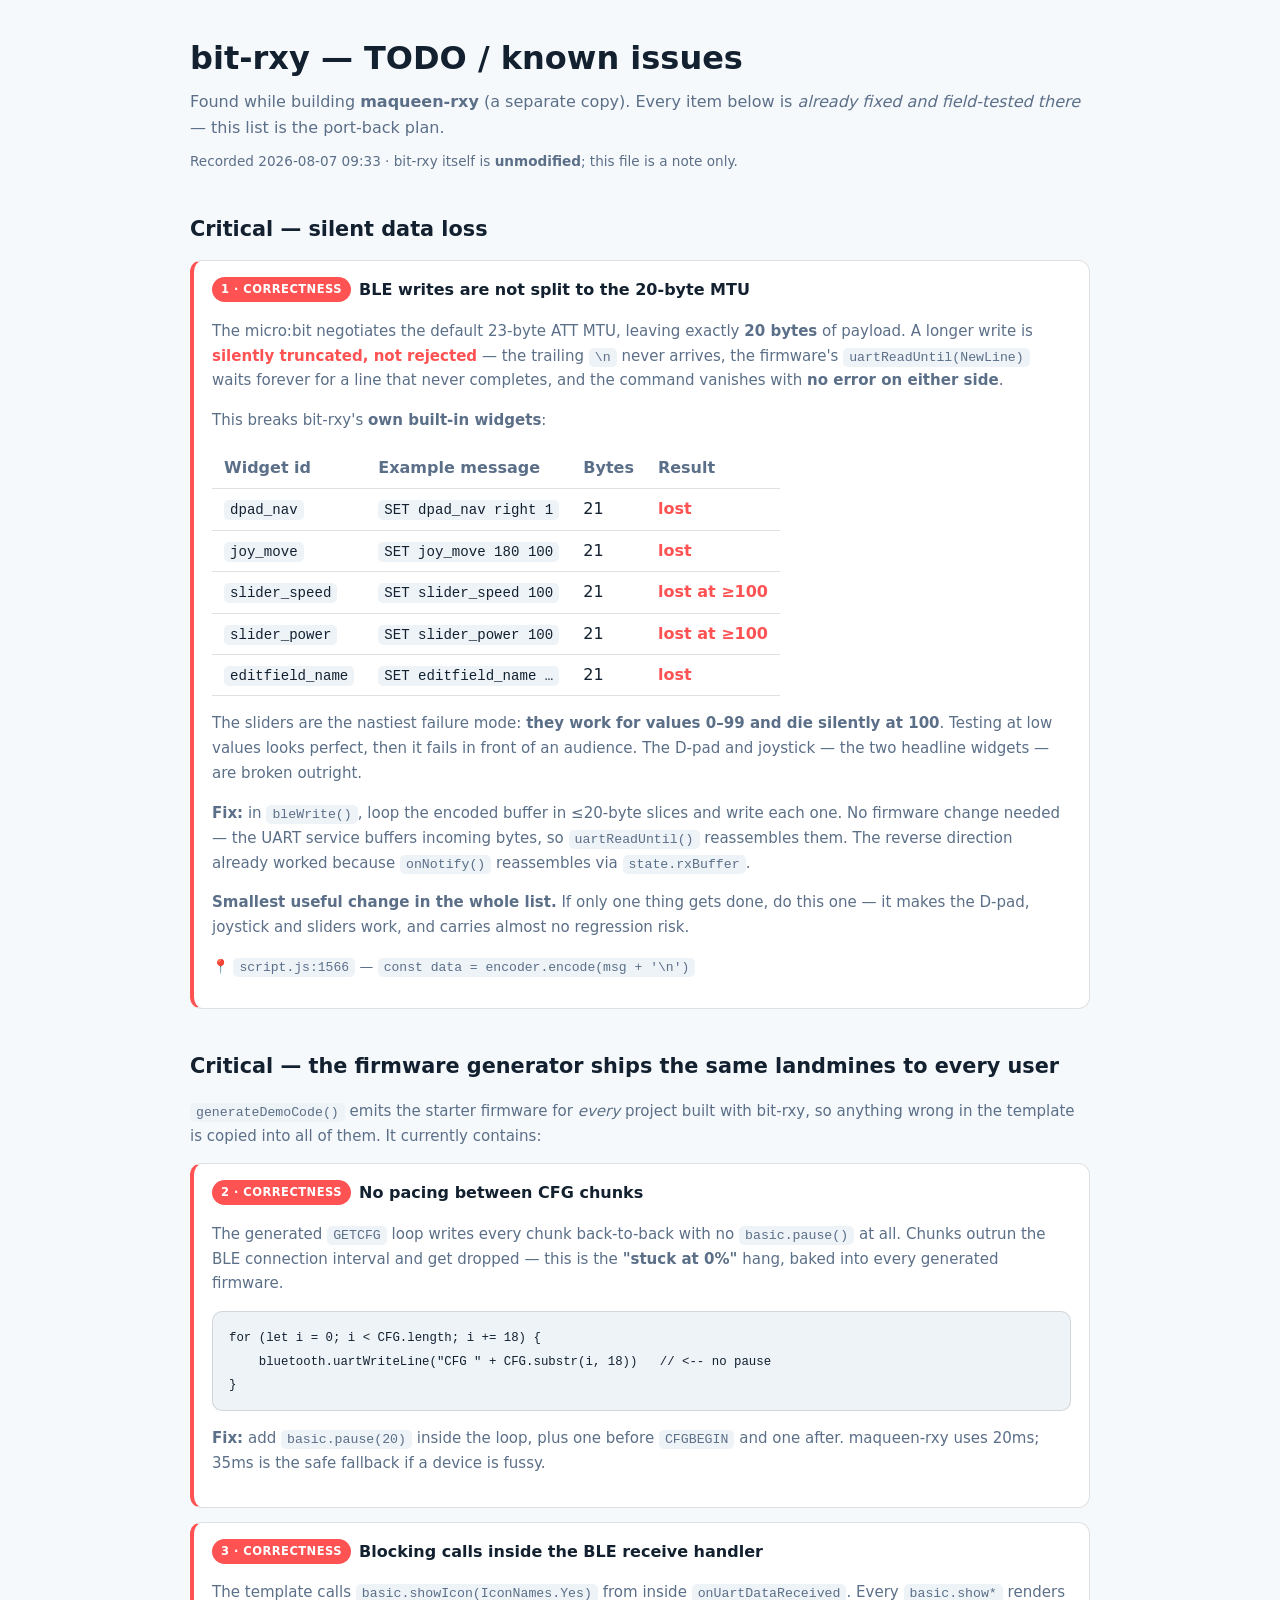
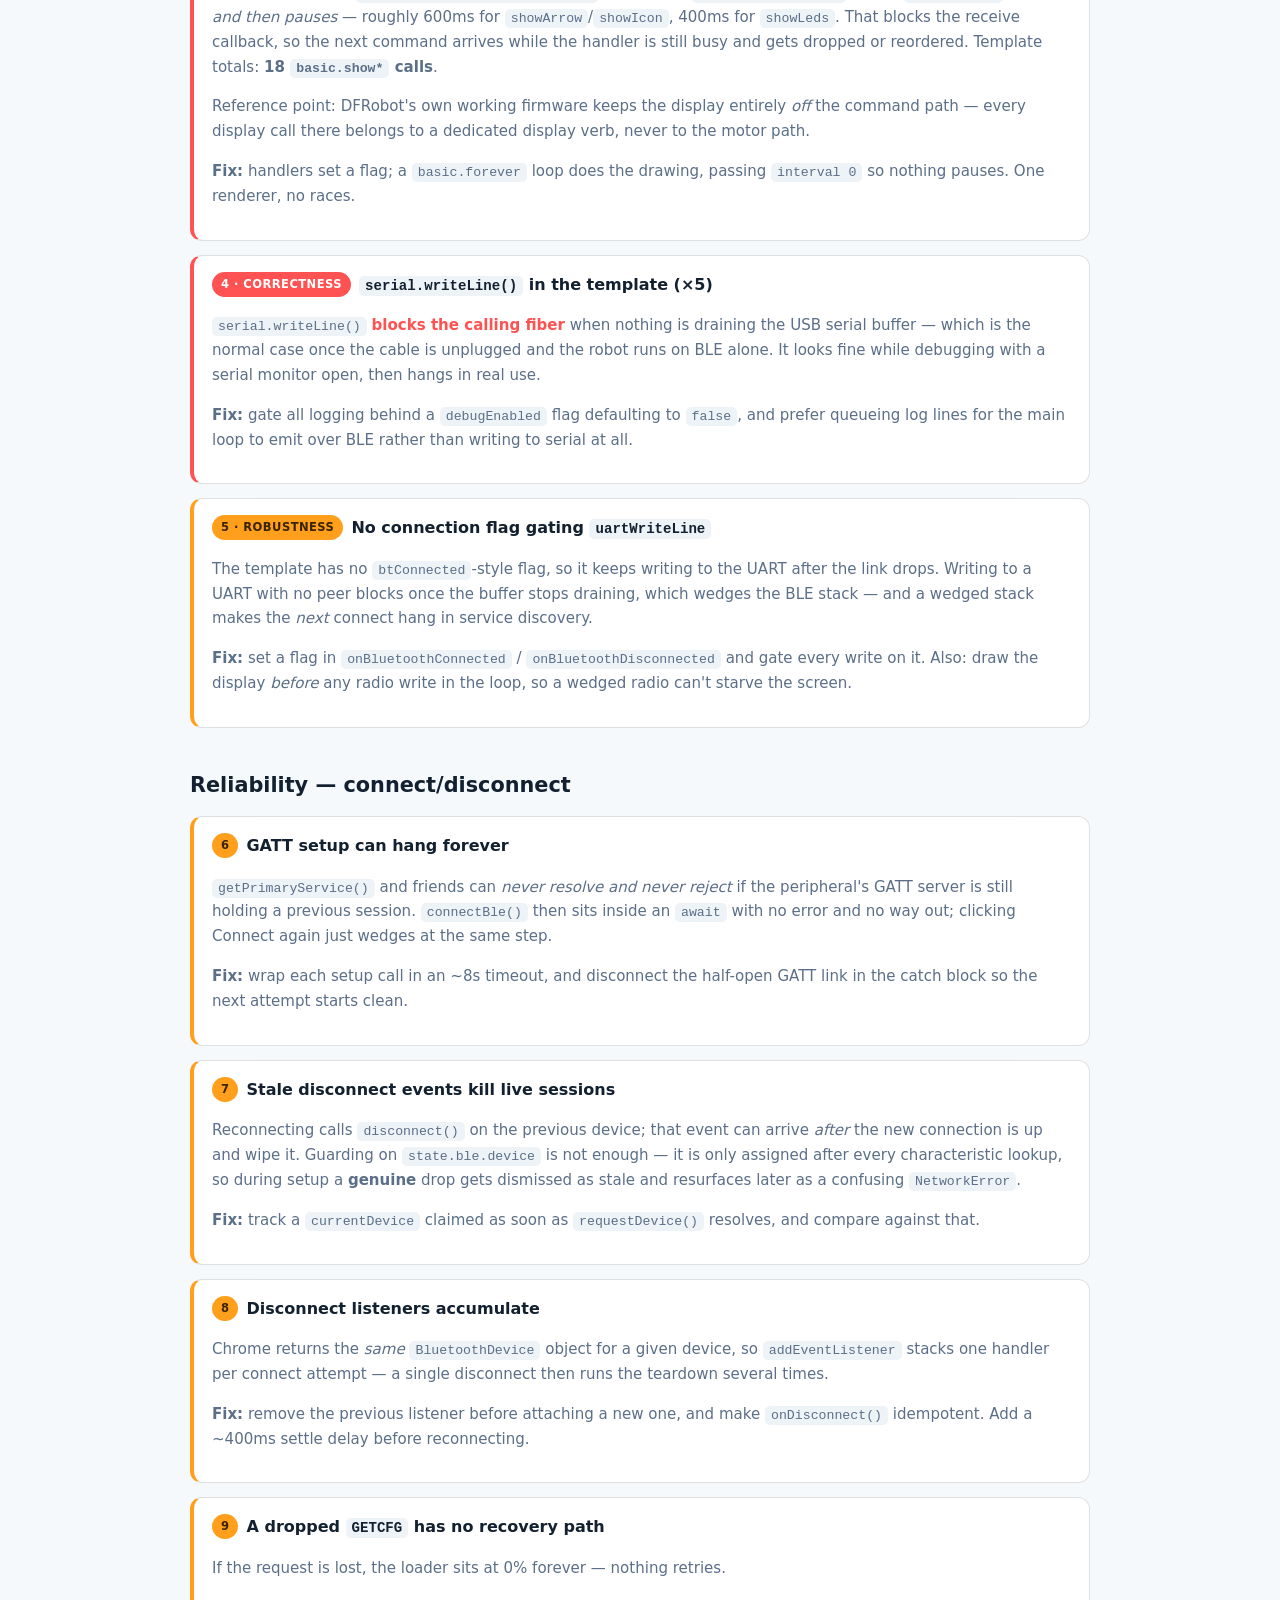
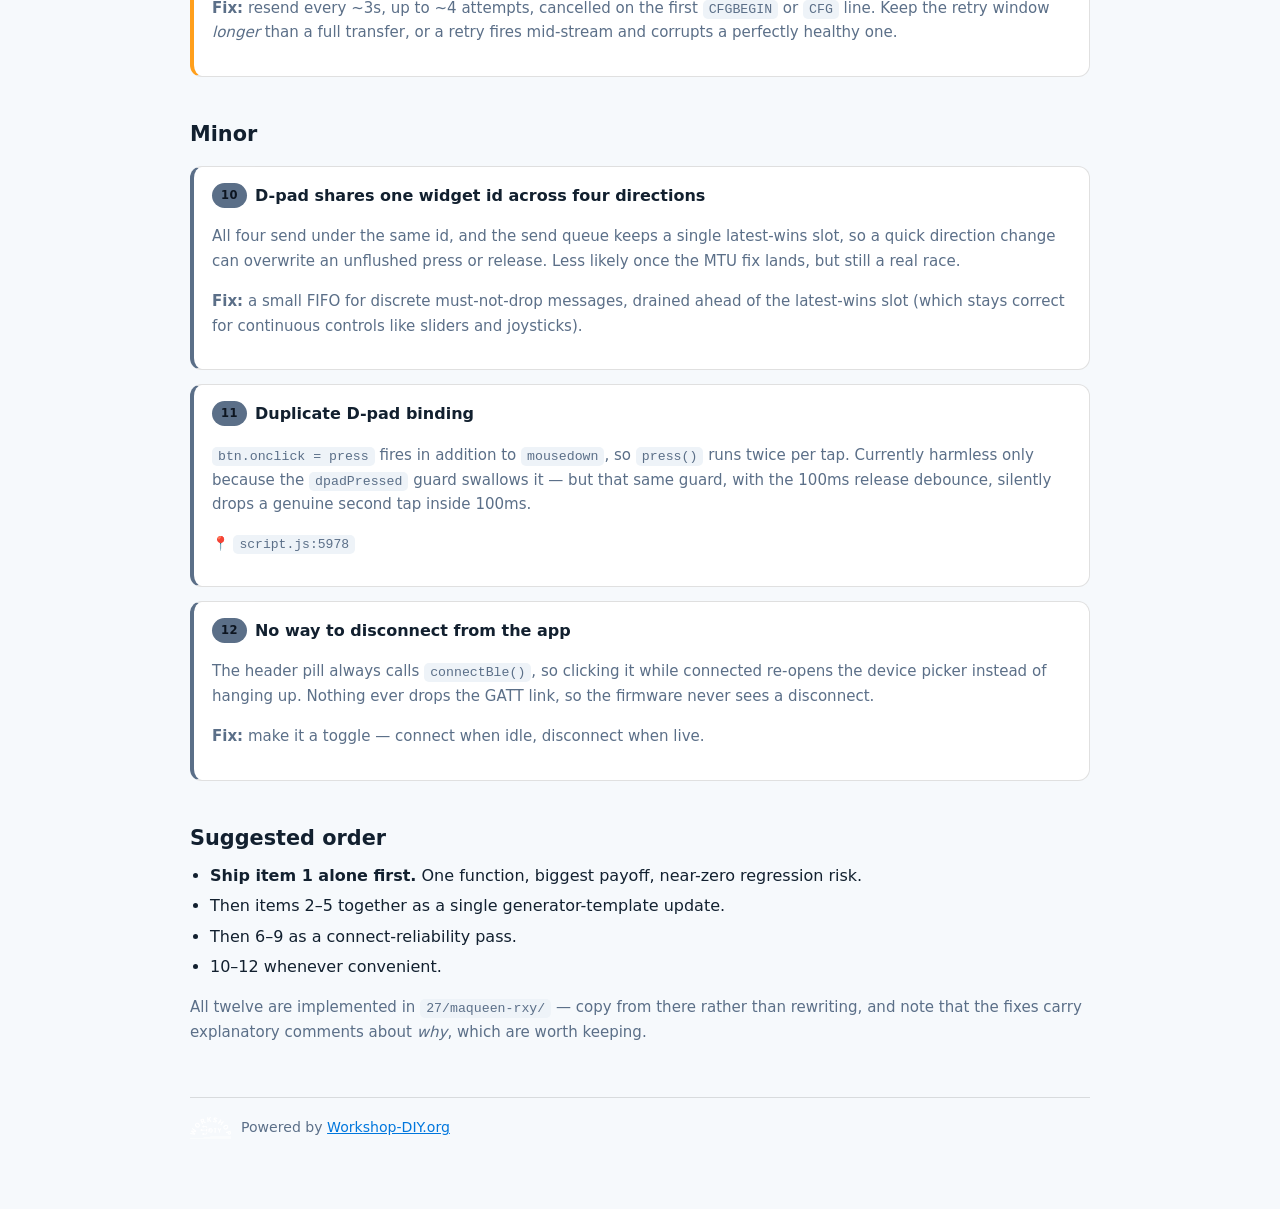
==== todo.html @ 265064c7 "docs: add todo.html with known issues and port-back plan Notes 12 issues found while building maquee" ====
<!doctype html>
<html lang="en">
<head>
<meta charset="utf-8">
<meta name="viewport" content="width=device-width, initial-scale=1">
<title>bit-rxy — TODO / known issues</title>
<style>
  :root{
    --bg:#0d1520; --panel:#152232; --ink:#e8f0fa; --muted:#93a8c4;
    --accent:#00d4ff; --line:rgba(255,255,255,.12); --code:#0a1119;
    --crit:#ff5252; --warn:#ff9f1c; --ok:#4ade80;
  }
  @media (prefers-color-scheme: light){
    :root{ --bg:#f6f9fc; --panel:#fff; --ink:#12202f; --muted:#5b6f88;
           --accent:#0077dd; --line:rgba(0,0,0,.12); --code:#eef3f8; }
  }
  *{box-sizing:border-box}
  body{margin:0;padding:32px 20px 72px;background:var(--bg);color:var(--ink);
       font:16px/1.65 system-ui,-apple-system,"Segoe UI",Roboto,sans-serif}
  .wrap{max-width:900px;margin:0 auto}
  h1{font-size:2rem;margin:0 0 4px}
  .sub{color:var(--muted);margin:0 0 8px}
  .stamp{color:var(--muted);font-size:.85rem;margin:0 0 28px}
  h2{font-size:1.3rem;margin:40px 0 6px}
  h3{font-size:1.05rem;margin:26px 0 6px}
  .item{background:var(--panel);border:1px solid var(--line);border-radius:12px;
        padding:16px 18px;margin:14px 0}
  .item.crit{border-left:4px solid var(--crit)}
  .item.warn{border-left:4px solid var(--warn)}
  .item.low{border-left:4px solid var(--muted)}
  .badge{display:inline-block;font-size:.72rem;font-weight:700;letter-spacing:.04em;
         text-transform:uppercase;padding:3px 9px;border-radius:999px;margin-right:8px;
         vertical-align:2px}
  .b-crit{background:var(--crit);color:#fff}
  .b-warn{background:var(--warn);color:#3a2400}
  .b-low{background:var(--muted);color:#0d1520}
  table{width:100%;border-collapse:collapse;margin:12px 0;display:block;overflow-x:auto}
  th,td{padding:7px 12px;border-bottom:1px solid var(--line);text-align:left}
  th{color:var(--muted);font-weight:600;white-space:nowrap}
  code{background:var(--code);padding:2px 6px;border-radius:5px;font-size:.88em}
  pre{background:var(--code);padding:14px 16px;border-radius:10px;overflow-x:auto;
      border:1px solid var(--line);font-size:.88em}
  pre code{background:none;padding:0}
  .bad{color:var(--crit);font-weight:600}
  .good{color:var(--ok);font-weight:600}
  .why{color:var(--muted);font-size:.94em}
  .ref{font-size:.86rem;color:var(--muted);margin-top:10px}
  .ref code{font-size:.95em}
  footer{margin-top:52px;padding-top:18px;border-top:1px solid var(--line);
         color:var(--muted);font-size:.88rem;display:flex;align-items:center;gap:10px;
         flex-wrap:wrap}
  footer img{height:22px}
  a{color:var(--accent)}
  ul{padding-left:20px;margin:8px 0}
  li{margin:4px 0}
</style>
</head>
<body>
<div class="wrap">

<h1>bit-rxy — TODO / known issues</h1>
<p class="sub">Found while building <strong>maqueen-rxy</strong> (a separate copy). Every item below
is <em>already fixed and field-tested there</em> — this list is the port-back plan.</p>
<p class="stamp">Recorded 2026-08-07 09:33 · bit-rxy itself is <strong>unmodified</strong>; this file is a note only.</p>

<h2>Critical — silent data loss</h2>

<div class="item crit">
  <span class="badge b-crit">1 · correctness</span><strong>BLE writes are not split to the 20-byte MTU</strong>
  <p class="why">The micro:bit negotiates the default 23-byte ATT MTU, leaving exactly <strong>20 bytes</strong>
  of payload. A longer write is <span class="bad">silently truncated, not rejected</span> — the trailing
  <code>\n</code> never arrives, the firmware's <code>uartReadUntil(NewLine)</code> waits forever for a line
  that never completes, and the command vanishes with <strong>no error on either side</strong>.</p>

  <p class="why">This breaks bit-rxy's <strong>own built-in widgets</strong>:</p>
  <table>
    <tr><th>Widget id</th><th>Example message</th><th>Bytes</th><th>Result</th></tr>
    <tr><td><code>dpad_nav</code></td><td><code>SET dpad_nav right 1</code></td><td>21</td><td class="bad">lost</td></tr>
    <tr><td><code>joy_move</code></td><td><code>SET joy_move 180 100</code></td><td>21</td><td class="bad">lost</td></tr>
    <tr><td><code>slider_speed</code></td><td><code>SET slider_speed 100</code></td><td>21</td><td class="bad">lost at ≥100</td></tr>
    <tr><td><code>slider_power</code></td><td><code>SET slider_power 100</code></td><td>21</td><td class="bad">lost at ≥100</td></tr>
    <tr><td><code>editfield_name</code></td><td><code>SET editfield_name …</code></td><td>21</td><td class="bad">lost</td></tr>
  </table>

  <p class="why">The sliders are the nastiest failure mode: <strong>they work for values 0–99 and die
  silently at 100</strong>. Testing at low values looks perfect, then it fails in front of an audience.
  The D-pad and joystick — the two headline widgets — are broken outright.</p>

  <p class="why"><strong>Fix:</strong> in <code>bleWrite()</code>, loop the encoded buffer in ≤20-byte
  slices and write each one. No firmware change needed — the UART service buffers incoming bytes, so
  <code>uartReadUntil()</code> reassembles them. The reverse direction already worked because
  <code>onNotify()</code> reassembles via <code>state.rxBuffer</code>.</p>

  <p class="why"><strong>Smallest useful change in the whole list.</strong> If only one thing gets done,
  do this one — it makes the D-pad, joystick and sliders work, and carries almost no regression risk.</p>
  <p class="ref">📍 <code>script.js:1566</code> — <code>const data = encoder.encode(msg + '\n')</code></p>
</div>

<h2>Critical — the firmware generator ships the same landmines to every user</h2>

<p class="why"><code>generateDemoCode()</code> emits the starter firmware for <em>every</em> project built
with bit-rxy, so anything wrong in the template is copied into all of them. It currently contains:</p>

<div class="item crit">
  <span class="badge b-crit">2 · correctness</span><strong>No pacing between CFG chunks</strong>
  <p class="why">The generated <code>GETCFG</code> loop writes every chunk back-to-back with no
  <code>basic.pause()</code> at all. Chunks outrun the BLE connection interval and get dropped — this is
  the <strong>"stuck at 0%"</strong> hang, baked into every generated firmware.</p>
  <pre><code>for (let i = 0; i &lt; CFG.length; i += 18) {
    bluetooth.uartWriteLine("CFG " + CFG.substr(i, 18))   // &lt;-- no pause
}</code></pre>
  <p class="why"><strong>Fix:</strong> add <code>basic.pause(20)</code> inside the loop, plus one before
  <code>CFGBEGIN</code> and one after. maqueen-rxy uses 20ms; 35ms is the safe fallback if a device is fussy.</p>
</div>

<div class="item crit">
  <span class="badge b-crit">3 · correctness</span><strong>Blocking calls inside the BLE receive handler</strong>
  <p class="why">The template calls <code>basic.showIcon(IconNames.Yes)</code> from inside
  <code>onUartDataReceived</code>. Every <code>basic.show*</code> renders <em>and then pauses</em> — roughly
  600ms for <code>showArrow</code>/<code>showIcon</code>, 400ms for <code>showLeds</code>. That blocks the
  receive callback, so the next command arrives while the handler is still busy and gets dropped or
  reordered. Template totals: <strong>18 <code>basic.show*</code> calls</strong>.</p>
  <p class="why">Reference point: DFRobot's own working firmware keeps the display entirely
  <em>off</em> the command path — every display call there belongs to a dedicated display verb, never
  to the motor path.</p>
  <p class="why"><strong>Fix:</strong> handlers set a flag; a <code>basic.forever</code> loop does the drawing,
  passing <code>interval 0</code> so nothing pauses. One renderer, no races.</p>
</div>

<div class="item crit">
  <span class="badge b-crit">4 · correctness</span><strong><code>serial.writeLine()</code> in the template (×5)</strong>
  <p class="why"><code>serial.writeLine()</code> <span class="bad">blocks the calling fiber</span> when nothing
  is draining the USB serial buffer — which is the normal case once the cable is unplugged and the robot
  runs on BLE alone. It looks fine while debugging with a serial monitor open, then hangs in real use.</p>
  <p class="why"><strong>Fix:</strong> gate all logging behind a <code>debugEnabled</code> flag defaulting to
  <code>false</code>, and prefer queueing log lines for the main loop to emit over BLE rather than writing
  to serial at all.</p>
</div>

<div class="item warn">
  <span class="badge b-warn">5 · robustness</span><strong>No connection flag gating <code>uartWriteLine</code></strong>
  <p class="why">The template has no <code>btConnected</code>-style flag, so it keeps writing to the UART
  after the link drops. Writing to a UART with no peer blocks once the buffer stops draining, which wedges
  the BLE stack — and a wedged stack makes the <em>next</em> connect hang in service discovery.</p>
  <p class="why"><strong>Fix:</strong> set a flag in <code>onBluetoothConnected</code> /
  <code>onBluetoothDisconnected</code> and gate every write on it. Also: draw the display <em>before</em> any
  radio write in the loop, so a wedged radio can't starve the screen.</p>
</div>

<h2>Reliability — connect/disconnect</h2>

<div class="item warn">
  <span class="badge b-warn">6</span><strong>GATT setup can hang forever</strong>
  <p class="why"><code>getPrimaryService()</code> and friends can <em>never resolve and never reject</em> if the
  peripheral's GATT server is still holding a previous session. <code>connectBle()</code> then sits inside an
  <code>await</code> with no error and no way out; clicking Connect again just wedges at the same step.</p>
  <p class="why"><strong>Fix:</strong> wrap each setup call in an ~8s timeout, and disconnect the half-open
  GATT link in the catch block so the next attempt starts clean.</p>
</div>

<div class="item warn">
  <span class="badge b-warn">7</span><strong>Stale disconnect events kill live sessions</strong>
  <p class="why">Reconnecting calls <code>disconnect()</code> on the previous device; that event can arrive
  <em>after</em> the new connection is up and wipe it. Guarding on <code>state.ble.device</code> is not enough —
  it is only assigned after every characteristic lookup, so during setup a <strong>genuine</strong> drop gets
  dismissed as stale and resurfaces later as a confusing <code>NetworkError</code>.</p>
  <p class="why"><strong>Fix:</strong> track a <code>currentDevice</code> claimed as soon as
  <code>requestDevice()</code> resolves, and compare against that.</p>
</div>

<div class="item warn">
  <span class="badge b-warn">8</span><strong>Disconnect listeners accumulate</strong>
  <p class="why">Chrome returns the <em>same</em> <code>BluetoothDevice</code> object for a given device, so
  <code>addEventListener</code> stacks one handler per connect attempt — a single disconnect then runs the
  teardown several times.</p>
  <p class="why"><strong>Fix:</strong> remove the previous listener before attaching a new one, and make
  <code>onDisconnect()</code> idempotent. Add a ~400ms settle delay before reconnecting.</p>
</div>

<div class="item warn">
  <span class="badge b-warn">9</span><strong>A dropped <code>GETCFG</code> has no recovery path</strong>
  <p class="why">If the request is lost, the loader sits at 0% forever — nothing retries.</p>
  <p class="why"><strong>Fix:</strong> resend every ~3s, up to ~4 attempts, cancelled on the first
  <code>CFGBEGIN</code> or <code>CFG</code> line. Keep the retry window <em>longer</em> than a full transfer, or a
  retry fires mid-stream and corrupts a perfectly healthy one.</p>
</div>

<h2>Minor</h2>

<div class="item low">
  <span class="badge b-low">10</span><strong>D-pad shares one widget id across four directions</strong>
  <p class="why">All four send under the same id, and the send queue keeps a single latest-wins slot, so a
  quick direction change can overwrite an unflushed press or release. Less likely once the MTU fix lands,
  but still a real race.</p>
  <p class="why"><strong>Fix:</strong> a small FIFO for discrete must-not-drop messages, drained ahead of the
  latest-wins slot (which stays correct for continuous controls like sliders and joysticks).</p>
</div>

<div class="item low">
  <span class="badge b-low">11</span><strong>Duplicate D-pad binding</strong>
  <p class="why"><code>btn.onclick = press</code> fires in addition to <code>mousedown</code>, so
  <code>press()</code> runs twice per tap. Currently harmless only because the <code>dpadPressed</code> guard
  swallows it — but that same guard, with the 100ms release debounce, silently drops a genuine second tap
  inside 100ms.</p>
  <p class="ref">📍 <code>script.js:5978</code></p>
</div>

<div class="item low">
  <span class="badge b-low">12</span><strong>No way to disconnect from the app</strong>
  <p class="why">The header pill always calls <code>connectBle()</code>, so clicking it while connected
  re-opens the device picker instead of hanging up. Nothing ever drops the GATT link, so the firmware never
  sees a disconnect.</p>
  <p class="why"><strong>Fix:</strong> make it a toggle — connect when idle, disconnect when live.</p>
</div>

<h2>Suggested order</h2>
<ul>
  <li><strong>Ship item 1 alone first.</strong> One function, biggest payoff, near-zero regression risk.</li>
  <li>Then items 2–5 together as a single generator-template update.</li>
  <li>Then 6–9 as a connect-reliability pass.</li>
  <li>10–12 whenever convenient.</li>
</ul>
<p class="why">All twelve are implemented in <code>27/maqueen-rxy/</code> — copy from there rather than
rewriting, and note that the fixes carry explanatory comments about <em>why</em>, which are worth keeping.</p>

<footer>
  <img src="assets/workshop-diy-logo.svg" alt="" onerror="this.remove()">
  <span>Powered by <a href="https://workshop-diy.org">Workshop-DIY.org</a></span>
</footer>

</div>
</body>
</html>
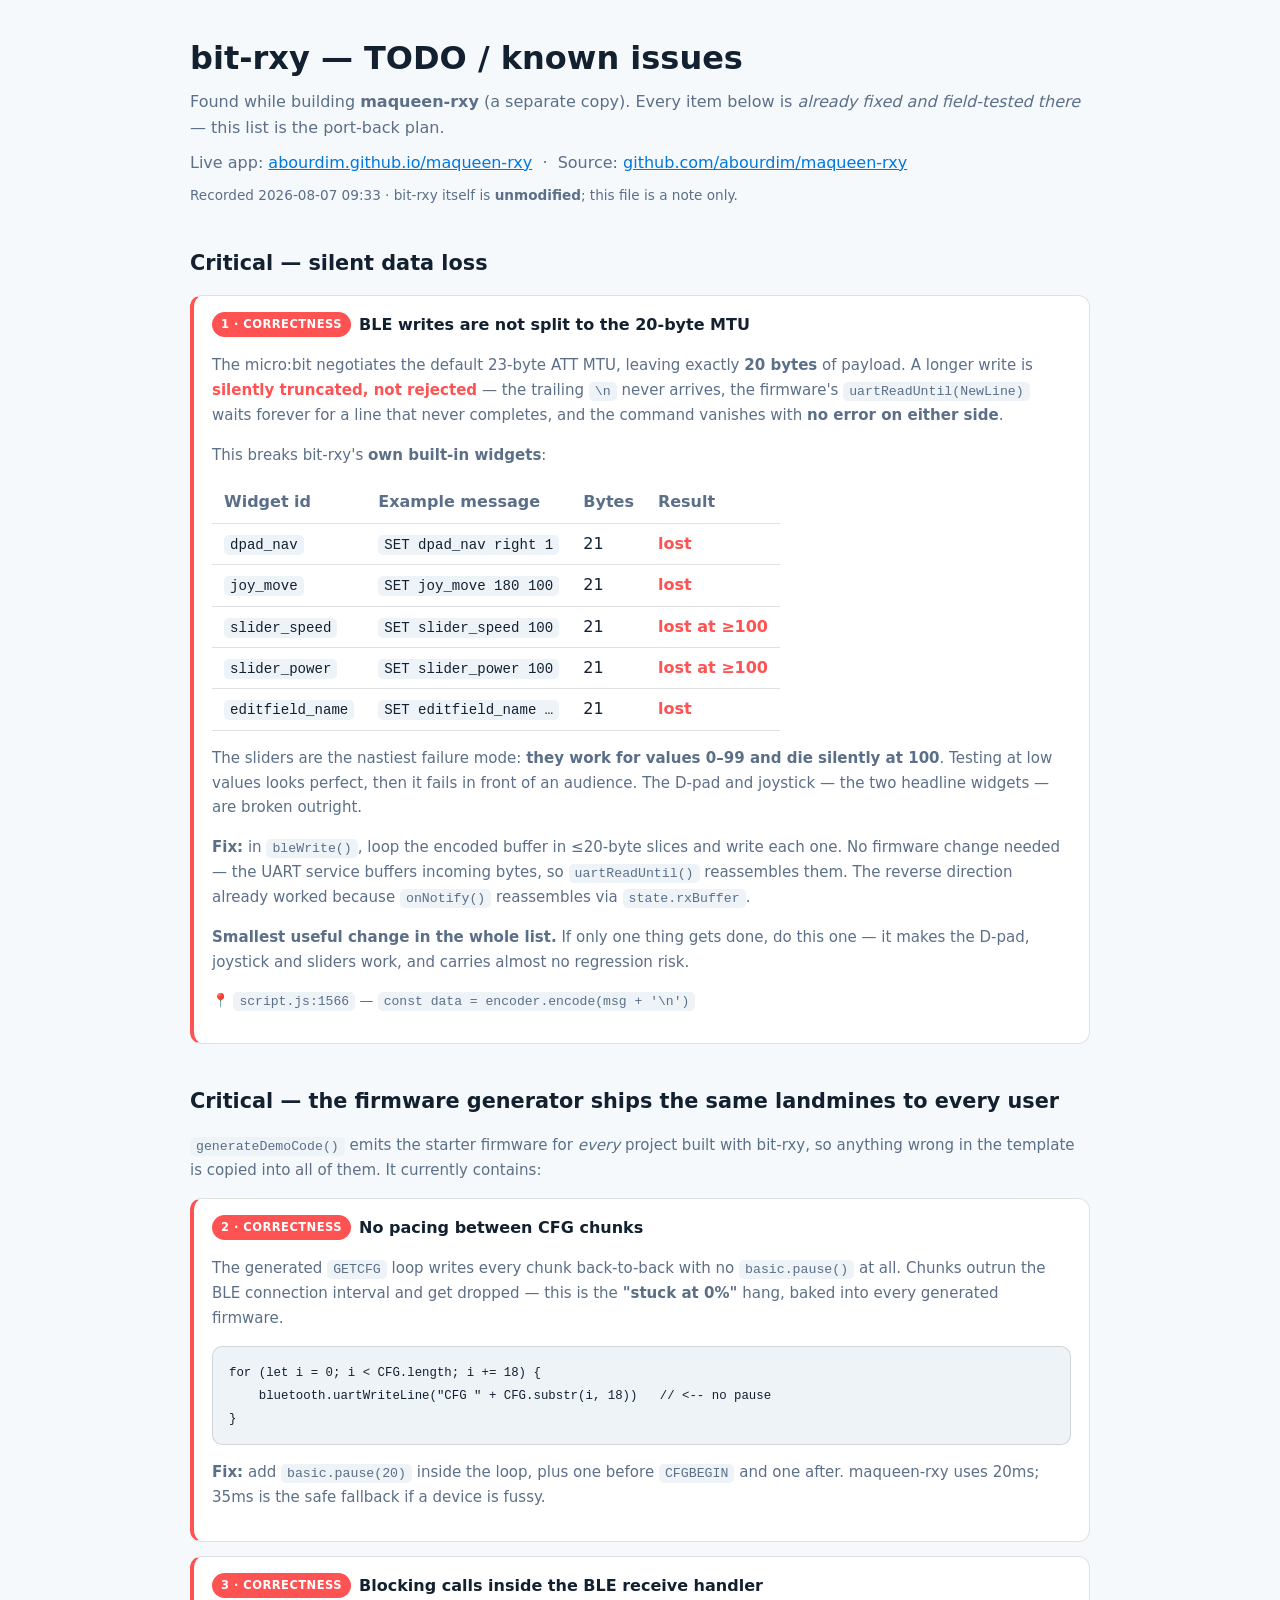
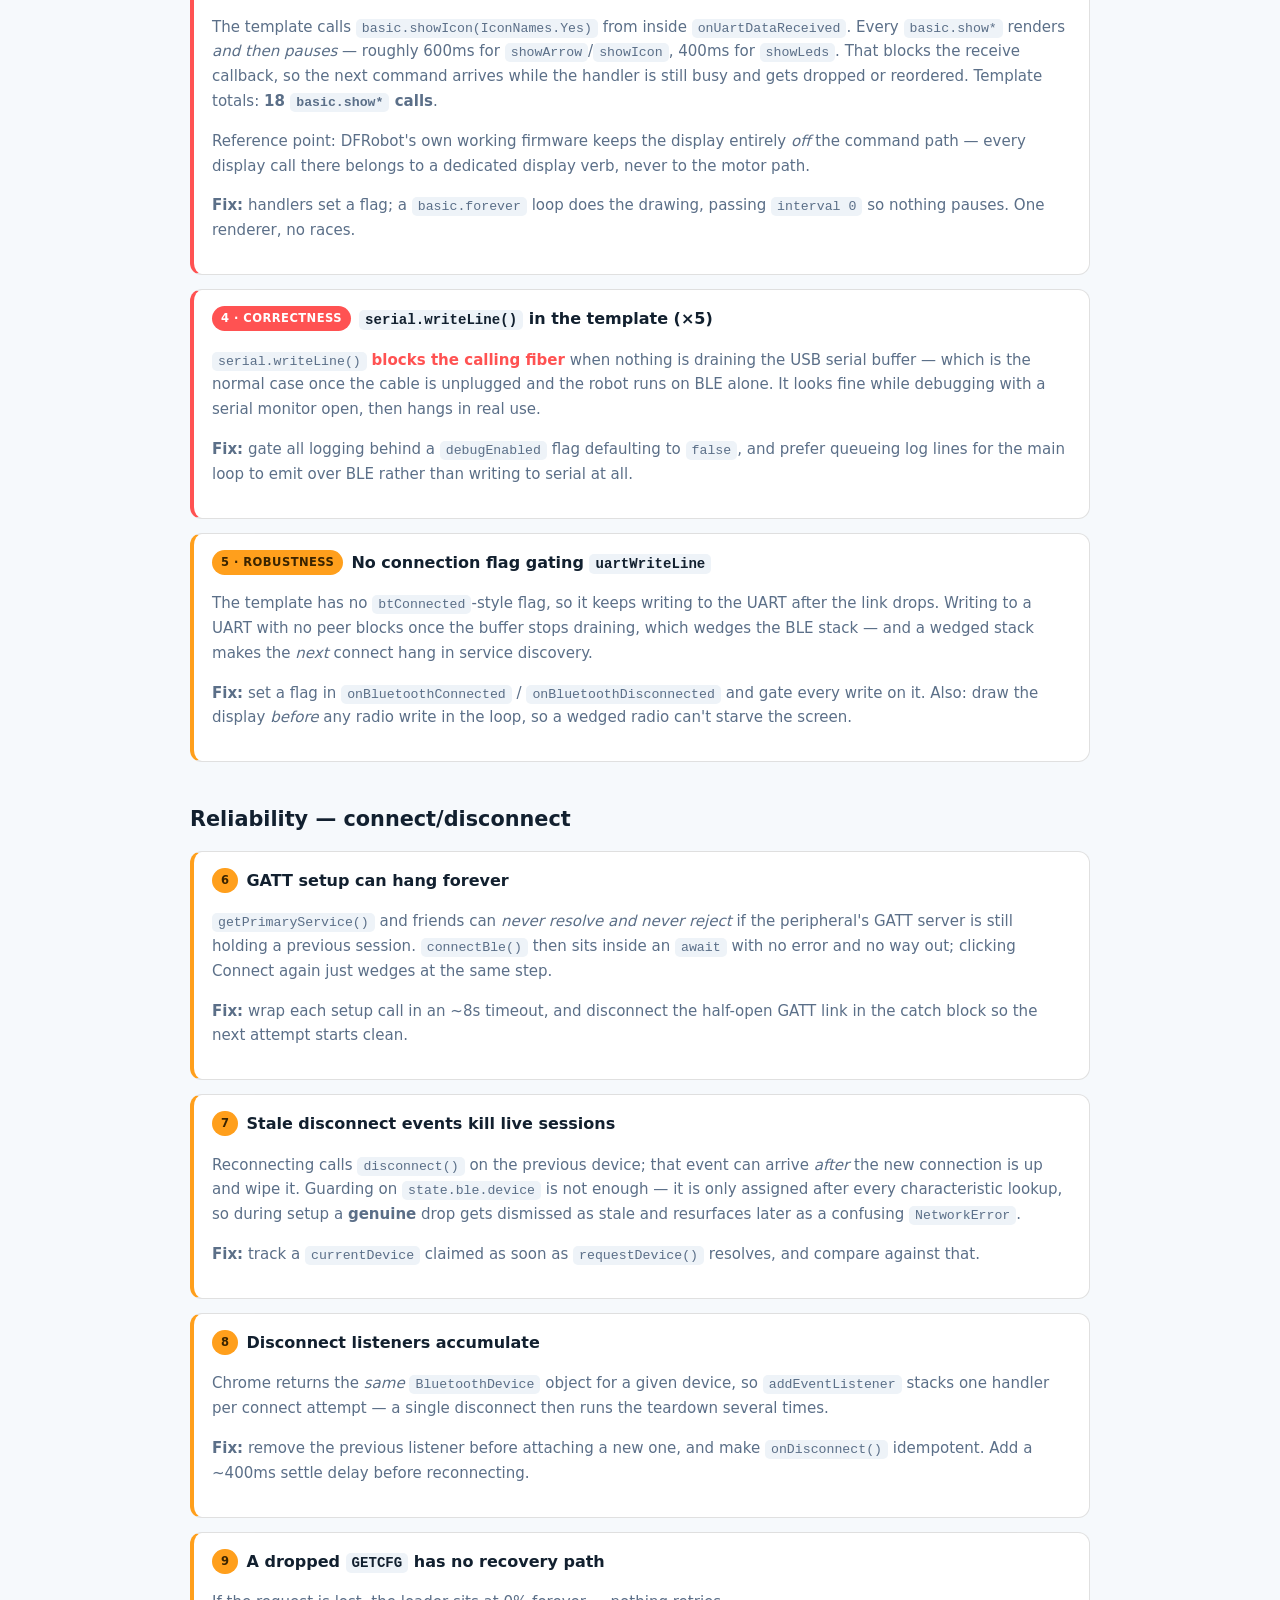
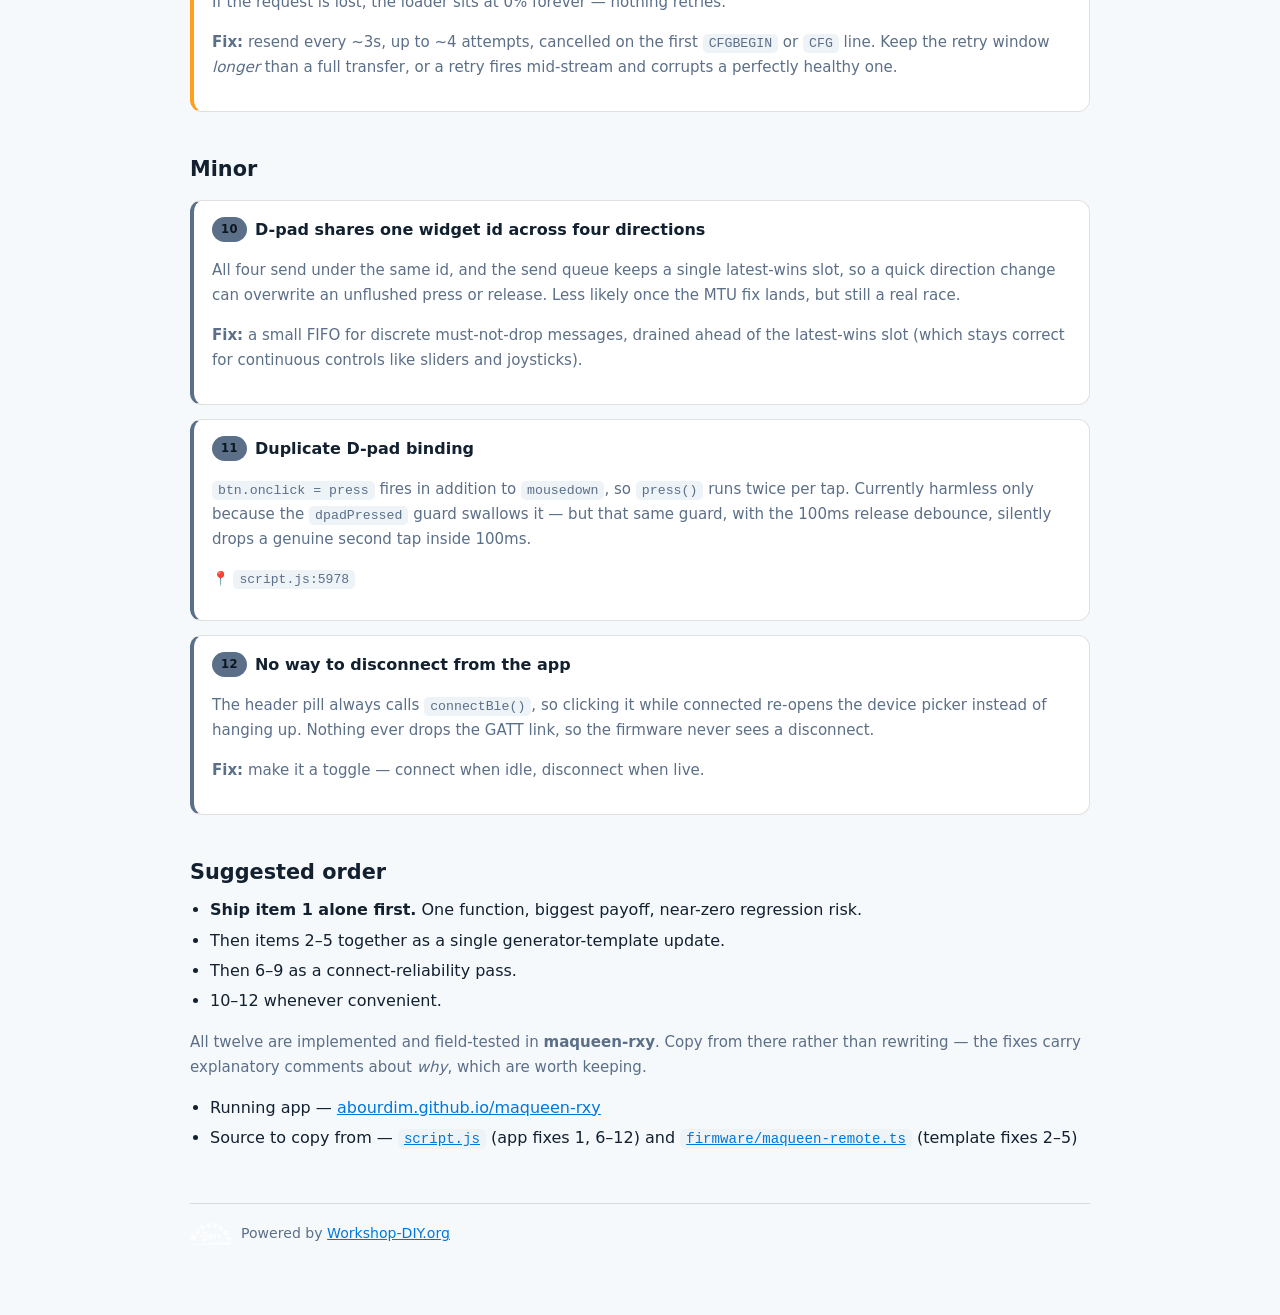
==== commit b366650f: "docs: point todo.html at the live maqueen-rxy app and source Replaces the local filesystem path, whi" ====
--- a/todo.html
+++ b/todo.html
@@ -61,6 +61,8 @@
 <h1>bit-rxy — TODO / known issues</h1>
 <p class="sub">Found while building <strong>maqueen-rxy</strong> (a separate copy). Every item below
 is <em>already fixed and field-tested there</em> — this list is the port-back plan.</p>
+<p class="sub">Live app: <a href="https://abourdim.github.io/maqueen-rxy/">abourdim.github.io/maqueen-rxy</a>
+&nbsp;·&nbsp; Source: <a href="https://github.com/abourdim/maqueen-rxy">github.com/abourdim/maqueen-rxy</a></p>
 <p class="stamp">Recorded 2026-08-07 09:33 · bit-rxy itself is <strong>unmodified</strong>; this file is a note only.</p>
 
 <h2>Critical — silent data loss</h2>
@@ -220,8 +222,14 @@
   <li>Then 6–9 as a connect-reliability pass.</li>
   <li>10–12 whenever convenient.</li>
 </ul>
-<p class="why">All twelve are implemented in <code>27/maqueen-rxy/</code> — copy from there rather than
-rewriting, and note that the fixes carry explanatory comments about <em>why</em>, which are worth keeping.</p>
+<p class="why">All twelve are implemented and field-tested in <strong>maqueen-rxy</strong>. Copy from there
+rather than rewriting — the fixes carry explanatory comments about <em>why</em>, which are worth keeping.</p>
+<ul>
+  <li>Running app — <a href="https://abourdim.github.io/maqueen-rxy/">abourdim.github.io/maqueen-rxy</a></li>
+  <li>Source to copy from — <a href="https://github.com/abourdim/maqueen-rxy/blob/main/script.js"><code>script.js</code></a>
+      (app fixes 1, 6–12) and <a href="https://github.com/abourdim/maqueen-rxy/blob/main/firmware/maqueen-remote.ts"><code>firmware/maqueen-remote.ts</code></a>
+      (template fixes 2–5)</li>
+</ul>
 
 <footer>
   <img src="assets/workshop-diy-logo.svg" alt="" onerror="this.remove()">
